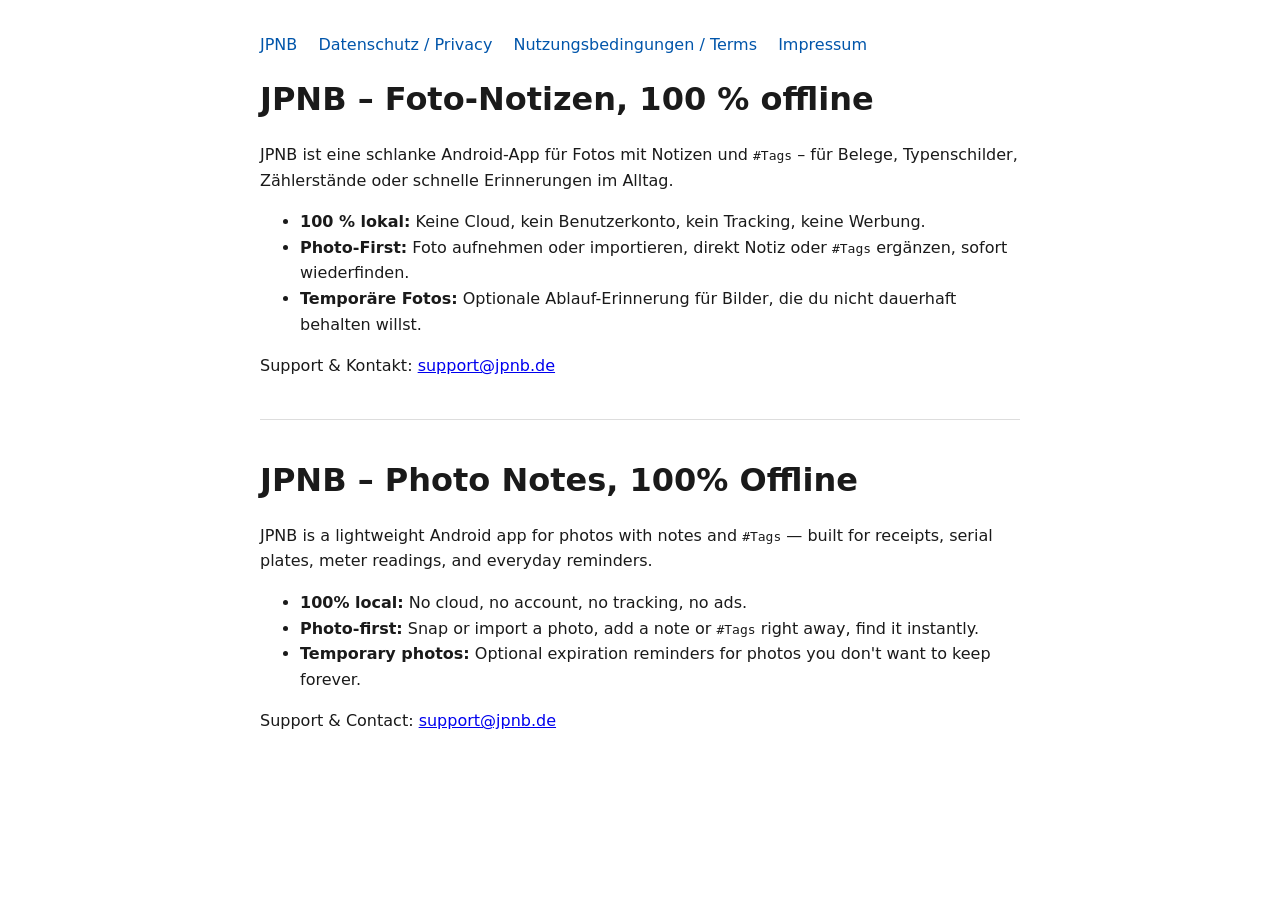
==== index.html @ 2d0269e0 "Add JPNB website and legal pages" ====
<!DOCTYPE html>
<html lang="de">
<head>
  <meta charset="UTF-8">
  <meta name="viewport" content="width=device-width, initial-scale=1.0">
  <title>JPNB – Photo Notes, Offline</title>
  <style>
    body { font-family: system-ui, -apple-system, sans-serif; line-height: 1.6; max-width: 760px; margin: 2rem auto; padding: 0 1rem; color: #1a1a1a; }
    h1, h2 { line-height: 1.3; }
    hr { margin: 2.5rem 0; border: 0; border-top: 1px solid #ddd; }
    nav a { margin-right: 1rem; color: #0055aa; text-decoration: none; }
    nav a:hover { text-decoration: underline; }
  </style>
</head>
<body>
  <nav>
    <a href="index.html">JPNB</a>
    <a href="privacy.html">Datenschutz / Privacy</a>
    <a href="terms.html">Nutzungsbedingungen / Terms</a>
    <a href="impressum.html">Impressum</a>
  </nav>

  <h1>JPNB – Foto-Notizen, 100 % offline</h1>
  <p>
    JPNB ist eine schlanke Android-App für Fotos mit Notizen und <code>#Tags</code> – für Belege, Typenschilder, Zählerstände oder schnelle Erinnerungen im Alltag.
  </p>
  <ul>
    <li><strong>100 % lokal:</strong> Keine Cloud, kein Benutzerkonto, kein Tracking, keine Werbung.</li>
    <li><strong>Photo-First:</strong> Foto aufnehmen oder importieren, direkt Notiz oder <code>#Tags</code> ergänzen, sofort wiederfinden.</li>
    <li><strong>Temporäre Fotos:</strong> Optionale Ablauf-Erinnerung für Bilder, die du nicht dauerhaft behalten willst.</li>
  </ul>
  <p>
    Support &amp; Kontakt: <a href="mailto:support@jpnb.de">support@jpnb.de</a>
  </p>

  <hr>

  <h1>JPNB – Photo Notes, 100% Offline</h1>
  <p>
    JPNB is a lightweight Android app for photos with notes and <code>#Tags</code> — built for receipts, serial plates, meter readings, and everyday reminders.
  </p>
  <ul>
    <li><strong>100% local:</strong> No cloud, no account, no tracking, no ads.</li>
    <li><strong>Photo-first:</strong> Snap or import a photo, add a note or <code>#Tags</code> right away, find it instantly.</li>
    <li><strong>Temporary photos:</strong> Optional expiration reminders for photos you don't want to keep forever.</li>
  </ul>
  <p>
    Support &amp; Contact: <a href="mailto:support@jpnb.de">support@jpnb.de</a>
  </p>
</body>
</html>
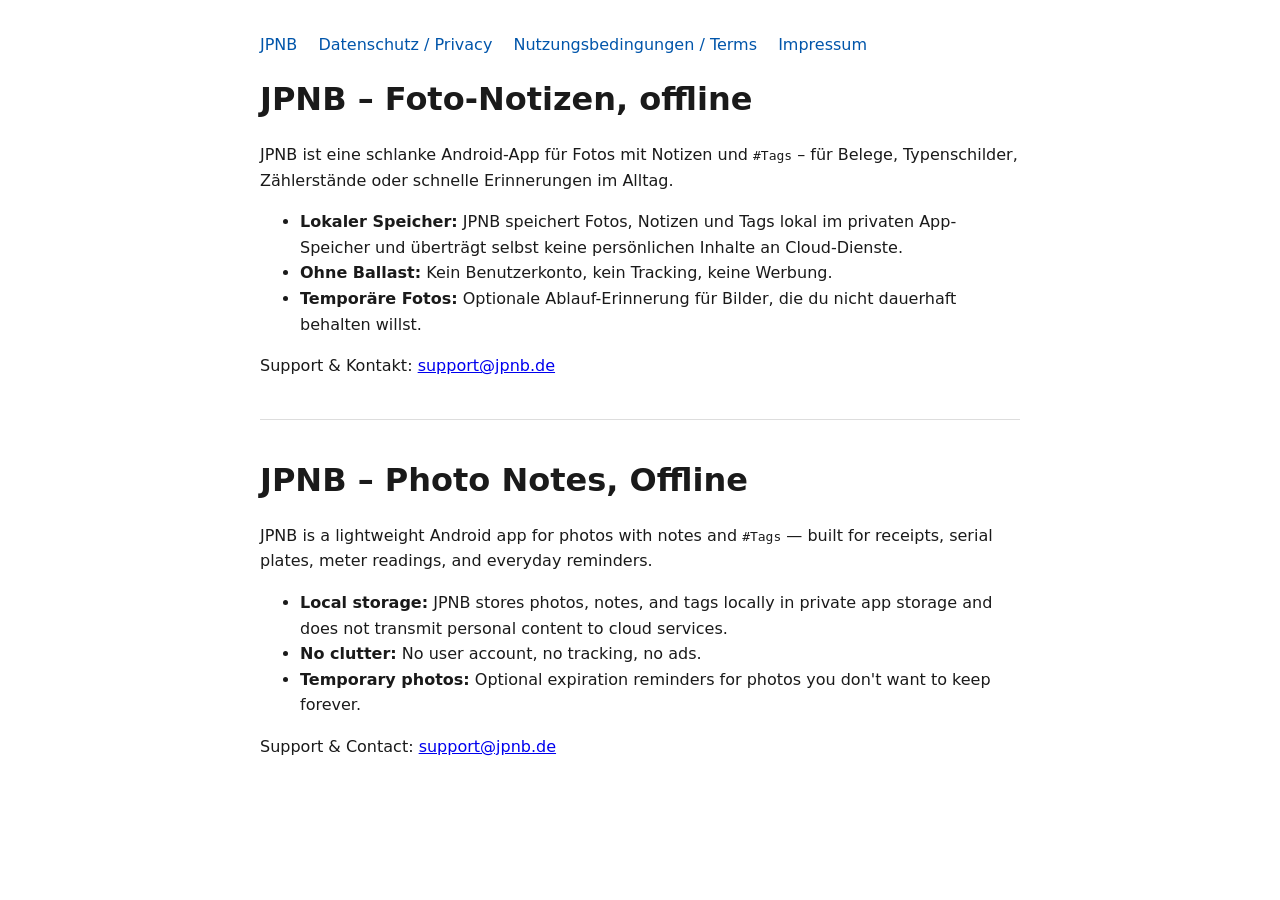
==== commit 905dda7d: "Refine legal pages and offline descriptions" ====
--- a/index.html
+++ b/index.html
@@ -20,13 +20,13 @@
     <a href="impressum.html">Impressum</a>
   </nav>
 
-  <h1>JPNB – Foto-Notizen, 100 % offline</h1>
+  <h1>JPNB – Foto-Notizen, offline</h1>
   <p>
     JPNB ist eine schlanke Android-App für Fotos mit Notizen und <code>#Tags</code> – für Belege, Typenschilder, Zählerstände oder schnelle Erinnerungen im Alltag.
   </p>
   <ul>
-    <li><strong>100 % lokal:</strong> Keine Cloud, kein Benutzerkonto, kein Tracking, keine Werbung.</li>
-    <li><strong>Photo-First:</strong> Foto aufnehmen oder importieren, direkt Notiz oder <code>#Tags</code> ergänzen, sofort wiederfinden.</li>
+    <li><strong>Lokaler Speicher:</strong> JPNB speichert Fotos, Notizen und Tags lokal im privaten App-Speicher und überträgt selbst keine persönlichen Inhalte an Cloud-Dienste.</li>
+    <li><strong>Ohne Ballast:</strong> Kein Benutzerkonto, kein Tracking, keine Werbung.</li>
     <li><strong>Temporäre Fotos:</strong> Optionale Ablauf-Erinnerung für Bilder, die du nicht dauerhaft behalten willst.</li>
   </ul>
   <p>
@@ -35,13 +35,13 @@
 
   <hr>
 
-  <h1>JPNB – Photo Notes, 100% Offline</h1>
+  <h1>JPNB – Photo Notes, Offline</h1>
   <p>
     JPNB is a lightweight Android app for photos with notes and <code>#Tags</code> — built for receipts, serial plates, meter readings, and everyday reminders.
   </p>
   <ul>
-    <li><strong>100% local:</strong> No cloud, no account, no tracking, no ads.</li>
-    <li><strong>Photo-first:</strong> Snap or import a photo, add a note or <code>#Tags</code> right away, find it instantly.</li>
+    <li><strong>Local storage:</strong> JPNB stores photos, notes, and tags locally in private app storage and does not transmit personal content to cloud services.</li>
+    <li><strong>No clutter:</strong> No user account, no tracking, no ads.</li>
     <li><strong>Temporary photos:</strong> Optional expiration reminders for photos you don't want to keep forever.</li>
   </ul>
   <p>
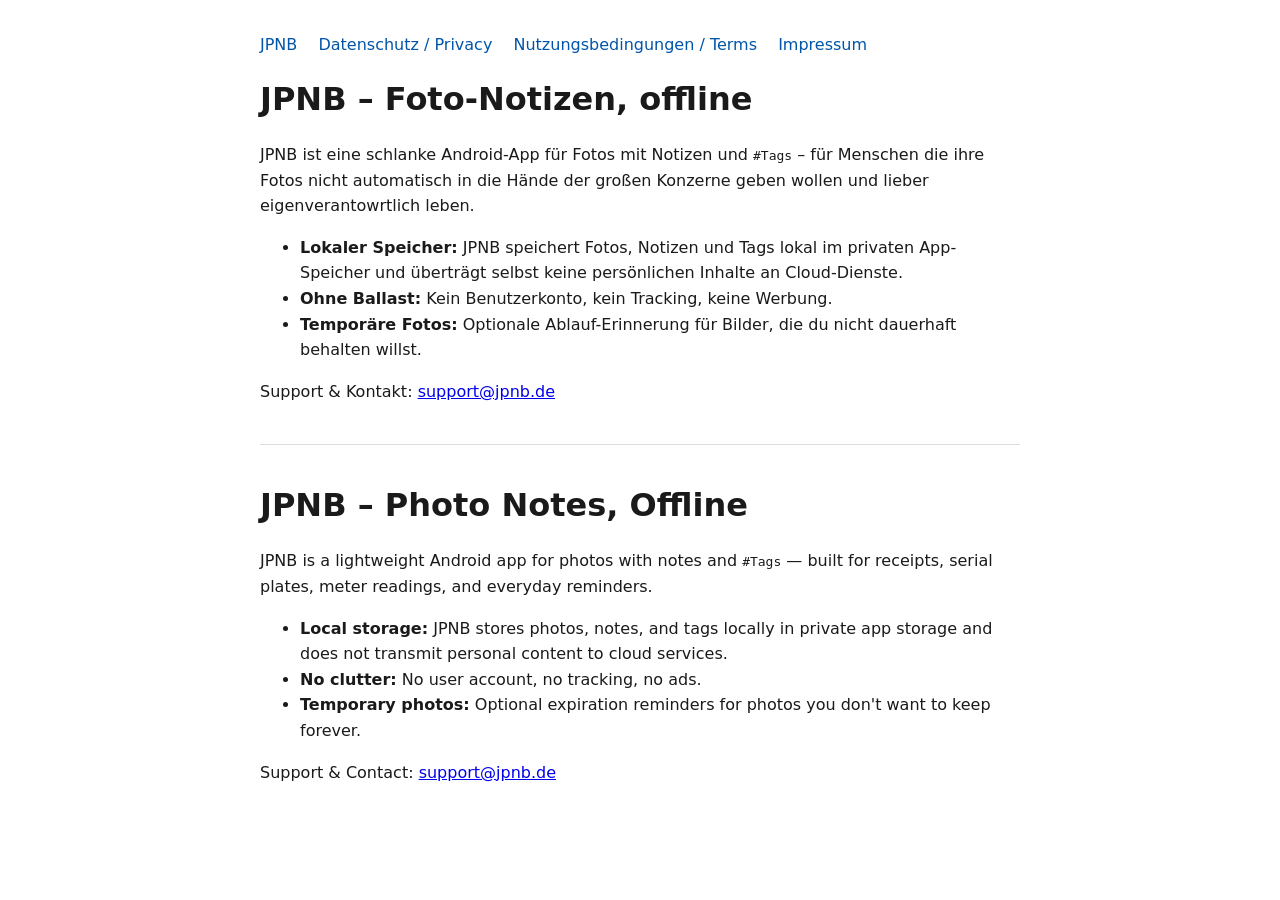
==== commit 78289faf: "Update index.html text" ====
--- a/index.html
+++ b/index.html
@@ -22,7 +22,7 @@
 
   <h1>JPNB – Foto-Notizen, offline</h1>
   <p>
-    JPNB ist eine schlanke Android-App für Fotos mit Notizen und <code>#Tags</code> – für Belege, Typenschilder, Zählerstände oder schnelle Erinnerungen im Alltag.
+    JPNB ist eine schlanke Android-App für Fotos mit Notizen und <code>#Tags</code> – für Menschen die ihre Fotos nicht automatisch in die Hände der großen Konzerne geben wollen und lieber eigenverantowrtlich leben.
   </p>
   <ul>
     <li><strong>Lokaler Speicher:</strong> JPNB speichert Fotos, Notizen und Tags lokal im privaten App-Speicher und überträgt selbst keine persönlichen Inhalte an Cloud-Dienste.</li>
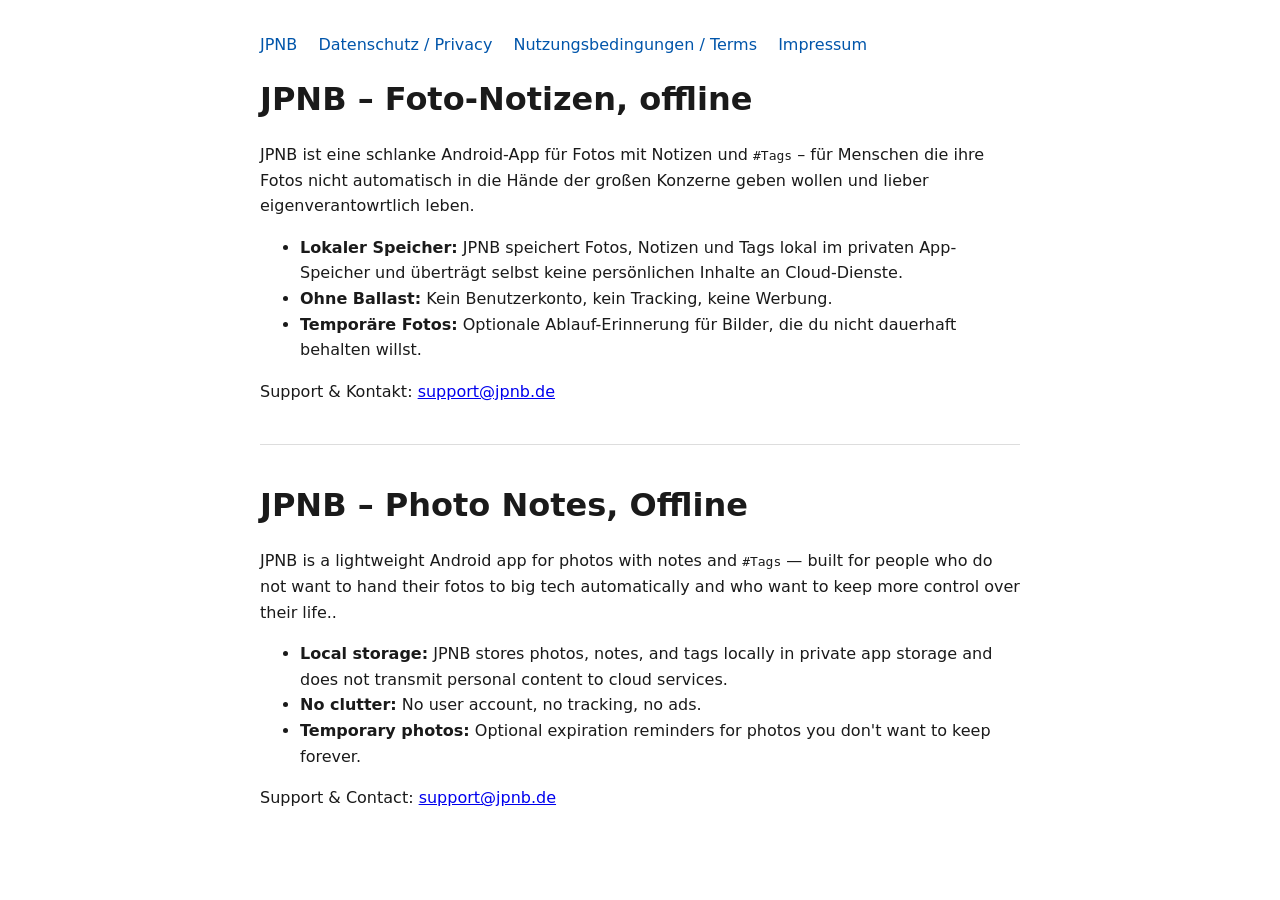
==== commit 3cbf769a: "Update index.html text2" ====
--- a/index.html
+++ b/index.html
@@ -37,7 +37,7 @@
 
   <h1>JPNB – Photo Notes, Offline</h1>
   <p>
-    JPNB is a lightweight Android app for photos with notes and <code>#Tags</code> — built for receipts, serial plates, meter readings, and everyday reminders.
+    JPNB is a lightweight Android app for photos with notes and <code>#Tags</code> — built for people who do not want to hand their fotos to big tech automatically and who want to keep more control over their life..
   </p>
   <ul>
     <li><strong>Local storage:</strong> JPNB stores photos, notes, and tags locally in private app storage and does not transmit personal content to cloud services.</li>
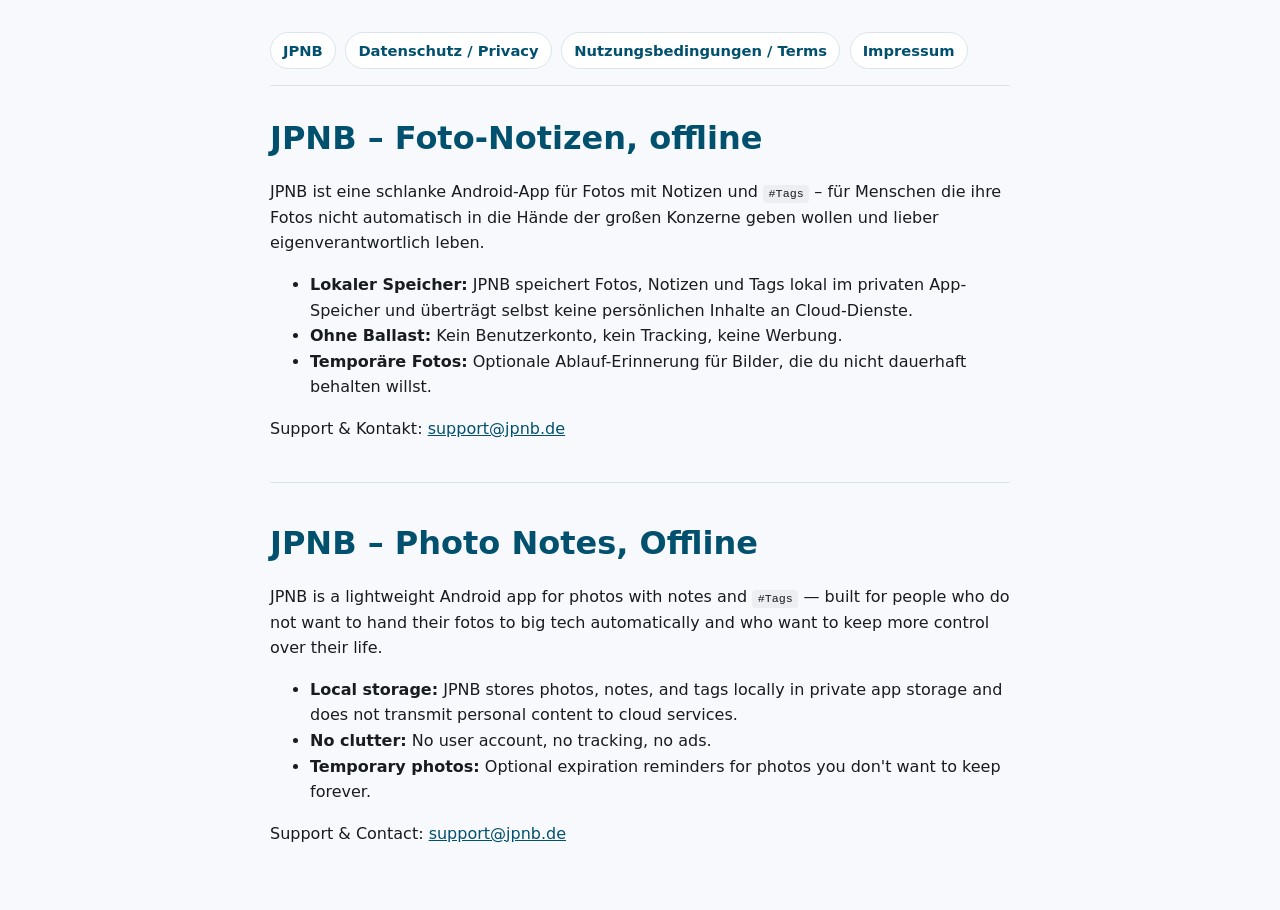
==== commit bdbf5a3a: "Apply JPNB theme styling" ====
--- a/index.html
+++ b/index.html
@@ -4,13 +4,7 @@
   <meta charset="UTF-8">
   <meta name="viewport" content="width=device-width, initial-scale=1.0">
   <title>JPNB – Photo Notes, Offline</title>
-  <style>
-    body { font-family: system-ui, -apple-system, sans-serif; line-height: 1.6; max-width: 760px; margin: 2rem auto; padding: 0 1rem; color: #1a1a1a; }
-    h1, h2 { line-height: 1.3; }
-    hr { margin: 2.5rem 0; border: 0; border-top: 1px solid #ddd; }
-    nav a { margin-right: 1rem; color: #0055aa; text-decoration: none; }
-    nav a:hover { text-decoration: underline; }
-  </style>
+  <link rel="stylesheet" href="style.css">
 </head>
 <body>
   <nav>
@@ -22,7 +16,7 @@
 
   <h1>JPNB – Foto-Notizen, offline</h1>
   <p>
-    JPNB ist eine schlanke Android-App für Fotos mit Notizen und <code>#Tags</code> – für Menschen die ihre Fotos nicht automatisch in die Hände der großen Konzerne geben wollen und lieber eigenverantowrtlich leben.
+    JPNB ist eine schlanke Android-App für Fotos mit Notizen und <code>#Tags</code> – für Menschen die ihre Fotos nicht automatisch in die Hände der großen Konzerne geben wollen und lieber eigenverantwortlich leben.
   </p>
   <ul>
     <li><strong>Lokaler Speicher:</strong> JPNB speichert Fotos, Notizen und Tags lokal im privaten App-Speicher und überträgt selbst keine persönlichen Inhalte an Cloud-Dienste.</li>
@@ -37,7 +31,7 @@
 
   <h1>JPNB – Photo Notes, Offline</h1>
   <p>
-    JPNB is a lightweight Android app for photos with notes and <code>#Tags</code> — built for people who do not want to hand their fotos to big tech automatically and who want to keep more control over their life..
+    JPNB is a lightweight Android app for photos with notes and <code>#Tags</code> — built for people who do not want to hand their fotos to big tech automatically and who want to keep more control over their life.
   </p>
   <ul>
     <li><strong>Local storage:</strong> JPNB stores photos, notes, and tags locally in private app storage and does not transmit personal content to cloud services.</li>
--- a/style.css
+++ b/style.css
@@ -0,0 +1,94 @@
+:root {
+  --bg: #F7F9FD;
+  --surface: #FFFFFF;
+  --surface-alt: #ECEEF1;
+  --text: #191C1F;
+  --text-muted: #40484E;
+  --primary: #00506E;
+  --primary-soft: #CFEAFD;
+  --border: #DBE4EB;
+}
+
+@media (prefers-color-scheme: dark) {
+  :root {
+    --bg: #101416;
+    --surface: #1D2023;
+    --surface-alt: #272A2D;
+    --text: #E0E3E6;
+    --text-muted: #BFC8CF;
+    --primary: #87CFF9;
+    --primary-soft: #005C7D;
+    --border: #40484E;
+  }
+}
+
+* {
+  box-sizing: border-box;
+}
+
+body {
+  font-family: system-ui, -apple-system, BlinkMacSystemFont, "Segoe UI", sans-serif;
+  line-height: 1.6;
+  max-width: 780px;
+  margin: 0 auto;
+  padding: 2rem 1.25rem 3rem;
+  background-color: var(--bg);
+  color: var(--text);
+}
+
+nav {
+  display: flex;
+  flex-wrap: wrap;
+  gap: 0.6rem;
+  margin-bottom: 2rem;
+  padding-bottom: 1rem;
+  border-bottom: 1px solid var(--border);
+}
+
+nav a {
+  color: var(--primary);
+  text-decoration: none;
+  font-weight: 600;
+  padding: 0.35rem 0.75rem;
+  border-radius: 999px;
+  background-color: var(--surface);
+  border: 1px solid var(--border);
+  font-size: 0.92rem;
+}
+
+nav a:hover {
+  background-color: var(--primary-soft);
+}
+
+h1 {
+  line-height: 1.25;
+  color: var(--primary);
+  margin-top: 0.5rem;
+}
+
+h2 {
+  line-height: 1.3;
+  margin-top: 1.75rem;
+  font-size: 1.15rem;
+}
+
+p, li {
+  color: var(--text);
+}
+
+a {
+  color: var(--primary);
+}
+
+code {
+  background-color: var(--surface-alt);
+  padding: 0.12rem 0.35rem;
+  border-radius: 4px;
+  font-size: 0.9em;
+}
+
+hr {
+  margin: 2.5rem 0;
+  border: 0;
+  border-top: 1px solid var(--border);
+}
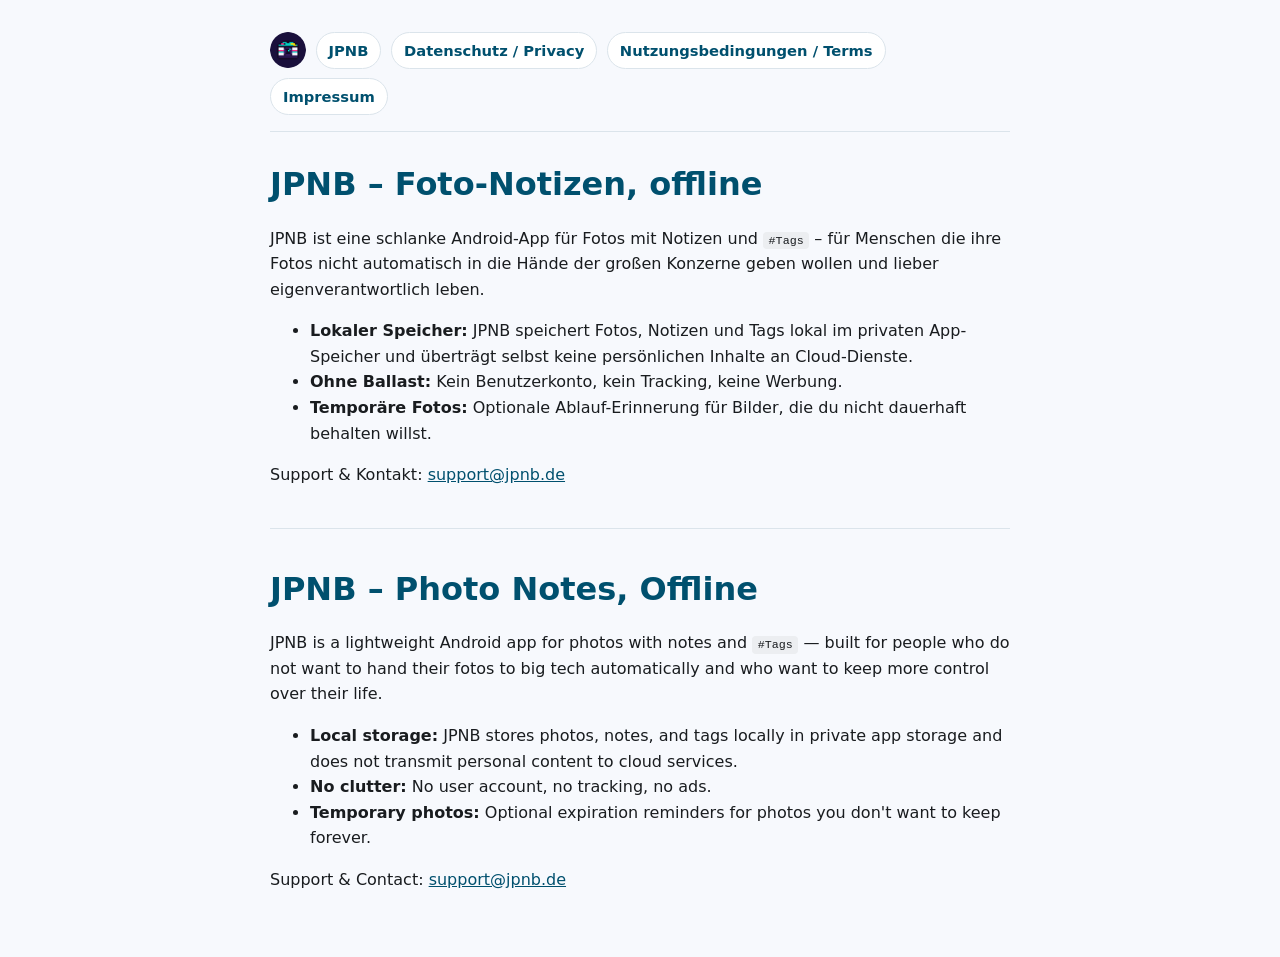
==== commit cb2c3778: "Add app logo to navigation" ====
--- a/index.html
+++ b/index.html
@@ -5,9 +5,11 @@
   <meta name="viewport" content="width=device-width, initial-scale=1.0">
   <title>JPNB – Photo Notes, Offline</title>
   <link rel="stylesheet" href="style.css">
+  <link rel="icon" href="logo.webp" type="image/webp">
 </head>
 <body>
   <nav>
+    <a href="index.html" class="nav-logo-link"><img src="logo.webp" alt="JPNB Logo" class="nav-logo"></a>
     <a href="index.html">JPNB</a>
     <a href="privacy.html">Datenschutz / Privacy</a>
     <a href="terms.html">Nutzungsbedingungen / Terms</a>
--- a/style.css
+++ b/style.css
@@ -43,6 +43,7 @@
   margin-bottom: 2rem;
   padding-bottom: 1rem;
   border-bottom: 1px solid var(--border);
+  align-items: center;
 }
 
 nav a {
@@ -92,3 +93,18 @@
   border: 0;
   border-top: 1px solid var(--border);
 }
+
+nav a.nav-logo-link {
+  padding: 0;
+  border: none;
+  background: none;
+  display: inline-flex;
+  align-items: center;
+}
+
+.nav-logo {
+  width: 36px;
+  height: 36px;
+  border-radius: 50%;
+  display: block;
+}
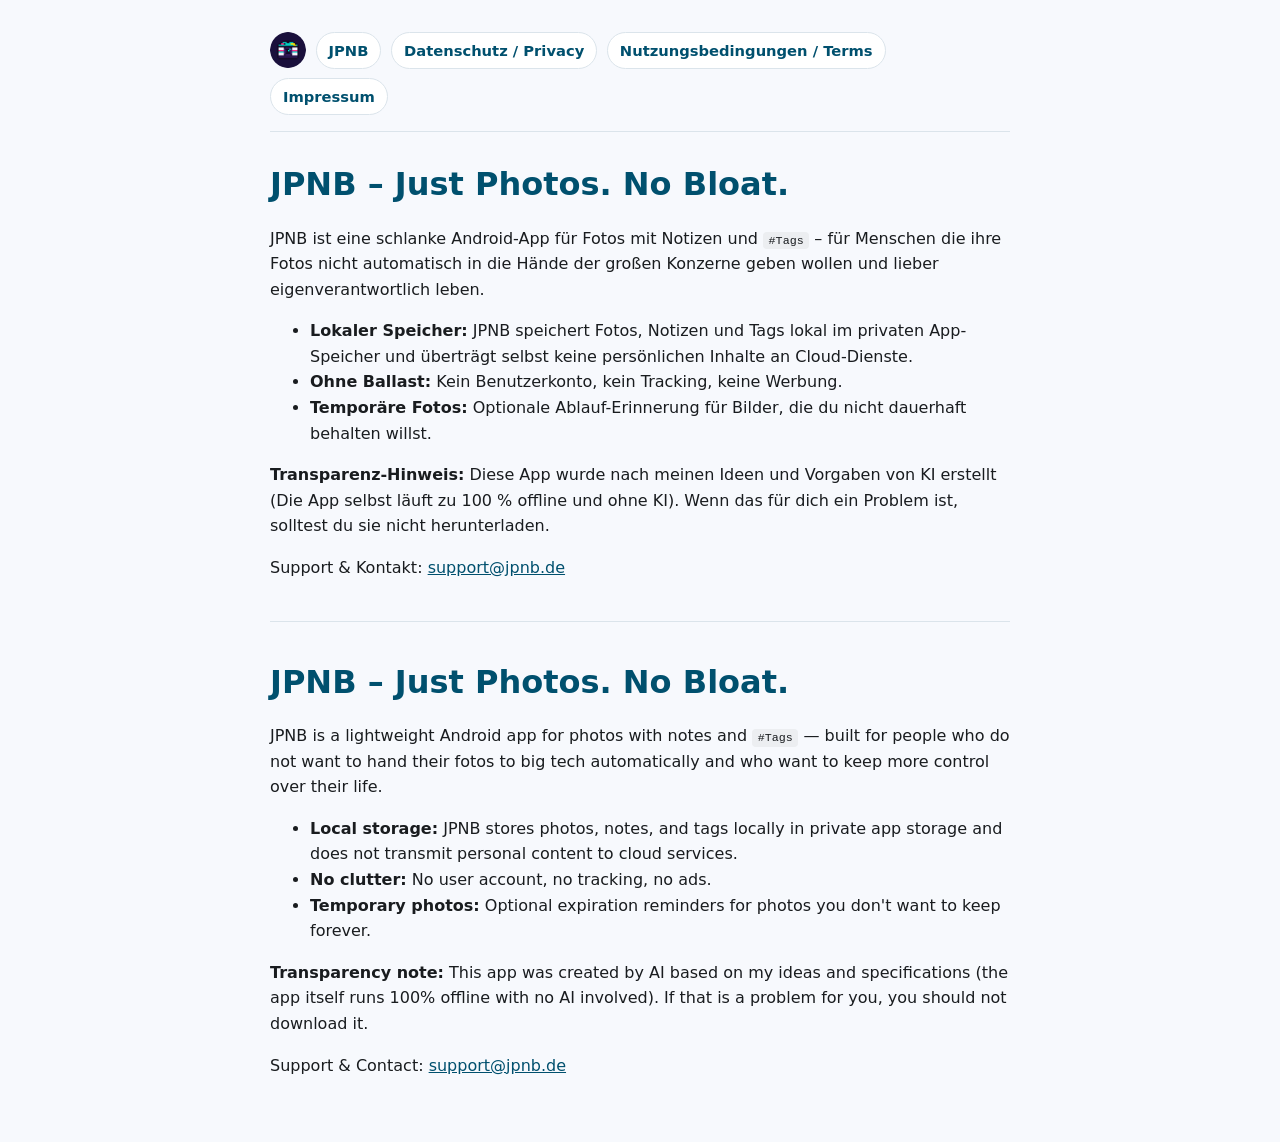
==== commit 43d76933: "Added AI Reminders" ====
--- a/index.html
+++ b/index.html
@@ -3,9 +3,9 @@
 <head>
   <meta charset="UTF-8">
   <meta name="viewport" content="width=device-width, initial-scale=1.0">
-  <title>JPNB – Photo Notes, Offline</title>
+  <title>JPNB – Just Photos. No Bloat.</title>
   <link rel="stylesheet" href="style.css">
-  <link rel="icon" href="logo.webp" type="image/webp">
+  <link rel="icon" href="favicon.png" type="image/png">
 </head>
 <body>
   <nav>
@@ -16,7 +16,7 @@
     <a href="impressum.html">Impressum</a>
   </nav>
 
-  <h1>JPNB – Foto-Notizen, offline</h1>
+  <h1>JPNB – Just Photos. No Bloat.</h1>
   <p>
     JPNB ist eine schlanke Android-App für Fotos mit Notizen und <code>#Tags</code> – für Menschen die ihre Fotos nicht automatisch in die Hände der großen Konzerne geben wollen und lieber eigenverantwortlich leben.
   </p>
@@ -26,12 +26,15 @@
     <li><strong>Temporäre Fotos:</strong> Optionale Ablauf-Erinnerung für Bilder, die du nicht dauerhaft behalten willst.</li>
   </ul>
   <p>
+    <strong>Transparenz-Hinweis:</strong> Diese App wurde nach meinen Ideen und Vorgaben von KI erstellt (Die App selbst läuft zu 100 % offline und ohne KI). Wenn das für dich ein Problem ist, solltest du sie nicht herunterladen.
+  </p>
+  <p>
     Support &amp; Kontakt: <a href="mailto:support@jpnb.de">support@jpnb.de</a>
   </p>
 
   <hr>
 
-  <h1>JPNB – Photo Notes, Offline</h1>
+  <h1>JPNB – Just Photos. No Bloat.</h1>
   <p>
     JPNB is a lightweight Android app for photos with notes and <code>#Tags</code> — built for people who do not want to hand their fotos to big tech automatically and who want to keep more control over their life.
   </p>
@@ -41,6 +44,9 @@
     <li><strong>Temporary photos:</strong> Optional expiration reminders for photos you don't want to keep forever.</li>
   </ul>
   <p>
+    <strong>Transparency note:</strong> This app was created by AI based on my ideas and specifications (the app itself runs 100% offline with no AI involved). If that is a problem for you, you should not download it.
+  </p>
+  <p>
     Support &amp; Contact: <a href="mailto:support@jpnb.de">support@jpnb.de</a>
   </p>
 </body>
